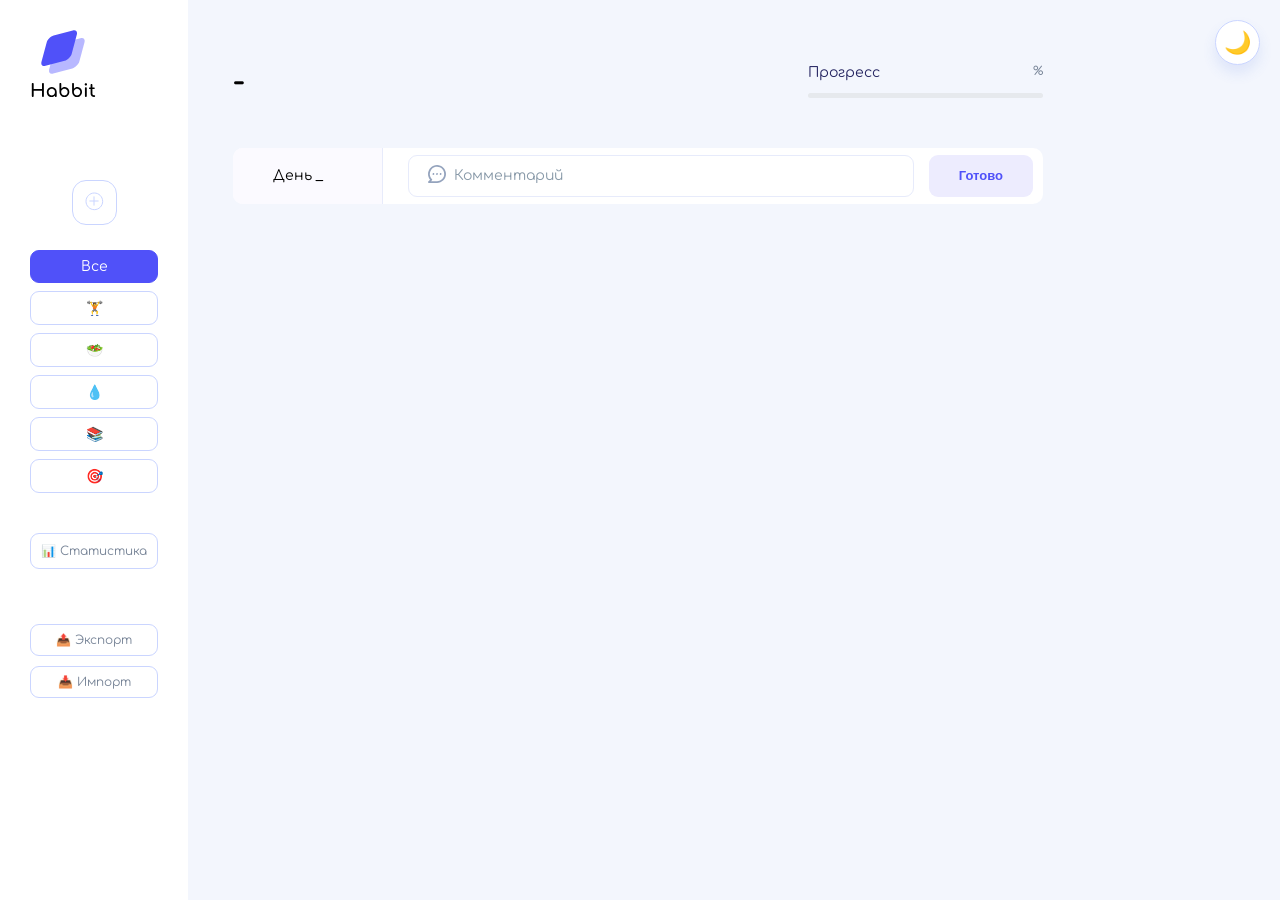
==== index.html @ e67bfdff "Initial commit: трекер привычек" ====
<!DOCTYPE html>
<html lang="en">

<head>
    <meta charset="UTF-8" />
    <meta http-equiv="X-UA-Compatible" content="IE=edge" />
    <meta name="viewport" content="width=device-width, initial-scale=1.0" />
    <title>Habbit App</title>
    <link rel="preconnect" href="https://fonts.googleapis.com" />
    <link rel="preconnect" href="https://fonts.gstatic.com" crossorigin />
    <link href="https://fonts.googleapis.com/css2?family=Comfortaa:wght@400;600&display=swap" rel="stylesheet" />
    <link rel="stylesheet" href="styles/main.css" />
</head>

<body>
    <div class="app">
        <div class="panel">
            <img class="logo" src="/images/logo.svg" alt="Логотип Habbit App" />
            <nav class="menu">
                <div class="menu__list"></div>
                <button class="menu__add" id="add-habbit-btn">
                    <img src="/images/add.svg" alt="Добавить привычку" />
                </button>
                <!-- Фильтр по категориям -->
                <div class="menu__filter">
                    <button class="filter-btn filter-btn_active" data-filter="all">Все</button>
                    <button class="filter-btn" data-filter="sport">🏋️</button>
                    <button class="filter-btn" data-filter="food">🥗</button>
                    <button class="filter-btn" data-filter="water">💧</button>
                    <button class="filter-btn" data-filter="study">📚</button>
                    <button class="filter-btn" data-filter="other">🎯</button>
                </div>
                <!-- ✅ Кнопка статистики -->
                <button class="menu__stats" id="stats-btn" title="Статистика">📊 Статистика</button>
                <!-- ✅ Кнопки экспорта и импорта -->
                <div class="menu__actions">
                    <button class="action-btn" id="export-btn" title="Скачать резервную копию">📤 Экспорт</button>
                    <button class="action-btn" id="import-btn" title="Загрузить данные из файла">📥 Импорт</button>
                    <!-- Скрытое поле для выбора файла -->
                    <input type="file" id="import-file" accept=".json" hidden>
                </div>
            </nav>
        </div>
        <div class="content">
            <header>
                <h1 class="h1">-</h1>
                <div class="progress">
                    <div class="progress__text">
                        <div class="progress__name">Прогресс</div>
                        <div class="progress__percent">%</div>
                    </div>
                    <div class="progress__bar">
                        <div class="progress__cover-bar"></div>
                    </div>
                </div>
            </header>
            <main>
                <div id="days"></div>
                <div class="habbit">
                    <div class="habbit__day">День _</div>
                    <form class="habbit__form" id="add-day-form">
                        <input name="comment" class="input_icon" type="text" placeholder="Комментарий" />
                        <img class="input__icon" src="./images/comment.svg" alt="Иконка комментария" />
                        <button class="button" type="submit">Готово</button>
                    </form>
                </div>
            </main>
        </div>
        <div class="cover cover_hidden" id="add-habbit-popup">
            <div class="popup">
                <h2>Новая привычка</h2>
                <div class="icon-label">Иконка</div>
                <div class="icon-select">
                    <button class="icon icon_active" data-icon="sport">
                        <img src="./images/sport.svg" alt="Спорт">
                    </button>
                    <button class="icon" data-icon="food">
                        <img src="./images/food.svg" alt="Еда">
                    </button>
                    <button class="icon" data-icon="water">
                        <img src="./images/water.svg" alt="Напитки">
                    </button>
                    <button class="icon" data-icon="study">
                        <img src="./images/study.svg" alt="Обучение">
                    </button>
                    <button class="icon" data-icon="other">
                        <img src="./images/other.svg" alt="Другое">
                    </button>
                </div>

                <div class="category-label">Категория</div>
                <div class="category-select">
                    <button class="category category_active" data-category="sport">🏋️ Спорт</button>
                    <button class="category" data-category="food">🥗 Питание</button>
                    <button class="category" data-category="water">💧 Здоровье</button>
                    <button class="category" data-category="study">📚 Обучение</button>
                    <button class="category" data-category="other">🎯 Другое</button>
                </div>
                <form class="popup__form" id="add-habbit-form">
                    <input type="text" name="name" placeholder="Название">
                    <input type="text" name="icon" hidden placeholder="Иконка" value="sport">
                    <input type="text" name="category" hidden placeholder="Категория" value="sport">
                    <input type="number" name="target" placeholder="Цель">
                    <button class="button" type="submit">Добавить</button>
                </form>
                <button class="popup__close" id="close-popup-btn">
                    <img src="./images/close.svg" alt="Закрыть попап">
                </button>
            </div>
        </div>
        <!-- Кастомное модальное окно подтверждения -->
        <div class="confirm-modal cover_hidden" id="confirm-modal">
            <div class="confirm-modal__content">
                <h3 class="confirm-modal__title">Подтверждение</h3>
                <p class="confirm-modal__text">Вы уверены, что хотите удалить эту привычку?</p>
                <div class="confirm-modal__buttons">
                    <button class="button confirm-modal__cancel" id="confirm-cancel">Отмена</button>
                    <button class="button confirm-modal__confirm" id="confirm-ok">Удалить</button>
                </div>
            </div>
        </div>
        <!-- Переключатель темы -->
        <button class="theme-toggle" id="theme-toggle" title="Переключить тему">

        </button>
        <!-- Модальное окно статистики -->
        <div class="stats-modal cover_hidden" id="stats-modal">
            <div class="stats-modal__content">
                <div class="stats-modal__header">
                    <h2>📊 Статистика</h2>
                    <button class="popup__close stats-modal__close" id="stats-close-btn">
                        <img src="./images/close.svg" alt="Закрыть">
                    </button>
                </div>

                <div class="stats-summary">
                    <div class="stat-card">
                        <div class="stat-card__value" id="stat-habits-count">0</div>
                        <div class="stat-card__label">Привычек</div>
                    </div>
                    <div class="stat-card">
                        <div class="stat-card__value" id="stat-days-count">0</div>
                        <div class="stat-card__label">Дней пройдено</div>
                    </div>
                    <div class="stat-card">
                        <div class="stat-card__value" id="stat-progress">0%</div>
                        <div class="stat-card__label">Общий прогресс</div>
                    </div>
                </div>

                <h3 class="stats-title">Прогресс по привычкам</h3>
                <div class="stats-list" id="stats-list">
                    <!-- Сюда JS добавит список -->
                </div>
            </div>
        </div>
        <!-- Модальное окно редактирования комментария -->
        <div class="cover cover_hidden" id="edit-comment-popup">
            <div class="popup popup_small">
                <h2>Редактировать комментарий</h2>
                <form class="popup__form" id="edit-comment-form">
                    <input type="text" name="comment" placeholder="Введите новый комментарий">
                    <div class="popup__buttons-row">
                        <button type="button" class="button button_cancel" id="cancel-edit-btn">Отмена</button>
                        <button type="submit" class="button">Сохранить</button>
                    </div>
                </form>
                <button class="popup__close" id="close-edit-popup-btn">
                    <img src="./images/close.svg" alt="Закрыть">
                </button>
            </div>
        </div>
    </div>
    <script src="./scripts/app.js"></script>
</body>

</html>
---- styles/main.css ----
* {
  box-sizing: border-box;
}

/* ===== CSS-переменные для тем ===== */
:root {
  /* Светлая тема (по умолчанию) */
  --bg-main: #f3f6fd;
  --bg-panel: #ffffff;
  --bg-habbit: #ffffff;
  --bg-habbit-day: #fbfaff;
  --bg-button: #edecfe;
  --bg-button-hover: #dcdaff;
  --bg-input: #ffffff;
  --bg-menu-add-hover: #eff2ff;
  --bg-menu-item-hover: #6a6afb;
  --bg-menu-item-active: #5051f9;
  --bg-progress-bar: #e6e9ed;
  --bg-progress-cover: #5051f9;
  --bg-confirm-cancel: #f3f6fd;
  --bg-confirm-cancel-hover: #e6e9ed;
  --bg-confirm-confirm: #ff4444;
  --bg-confirm-confirm-hover: #cc0000;
  --bg-modal: rgba(0, 0, 0, 0.25);
  --bg-modal-confirm: rgba(0, 0, 0, 0.5);

  /* Текст */
  --text-main: #000000;
  --text-secondary: #232360;
  --text-muted: #768396;
  --text-placeholder: #8899a8;
  --text-button: #5051f9;
  --text-button-hover: #ffffff;
  --text-confirm-cancel: #768396;
  --text-confirm-cancel-hover: #232360;
  --text-confirm-confirm: #ffffff;

  /* Границы */
  --border-input: #e7ebfb;
  --border-habbit-day: #e7ebfb;
  --border-menu-add: #cad5ff;

  /* Тени */
  --shadow-menu-item: 0px 8px 14px rgba(62, 107, 224, 0.12);
  --shadow-menu-item-hover: 0px 10px 20px rgba(62, 107, 224, 0.25);
  --shadow-popup: 0px 8px 14px 12px rgba(56, 56, 56, 0.05);
  --shadow-button-hover: 0px 5px 15px rgba(80, 81, 249, 0.4);
  --shadow-confirm: 0px 10px 30px rgba(0, 0, 0, 0.2);
  --shadow-confirm-hover: 0px 5px 15px rgba(255, 68, 68, 0.4);

  /* Переходы */
  --transition-speed: 0.3s;
}

/* Тёмная тема */
body.dark-theme {
  --bg-main: #1a1a2e;
  --bg-panel: #16213e;
  --bg-habbit: #1f2a48;
  --bg-habbit-day: #243352;
  --bg-button: #2a3a5c;
  --bg-button-hover: #3a4a7c;
  --bg-input: #1f2a48;
  --bg-menu-add-hover: #2a3a5c;
  --bg-menu-item-hover: #3a4a7c;
  --bg-menu-item-active: #4a5a9c;
  --bg-progress-bar: #2a3a5c;
  --bg-progress-cover: #6a7aff;
  --bg-confirm-cancel: #2a3a5c;
  --bg-confirm-cancel-hover: #3a4a7c;
  --bg-confirm-confirm: #ff4444;
  --bg-confirm-confirm-hover: #cc0000;
  --bg-modal: rgba(0, 0, 0, 0.6);
  --bg-modal-confirm: rgba(0, 0, 0, 0.8);

  --text-main: #e0e0e0;
  --text-secondary: #c0c0d0;
  --text-muted: #8899a8;
  --text-placeholder: #667788;
  --text-button: #a0b0ff;
  --text-button-hover: #ffffff;
  --text-confirm-cancel: #c0c0d0;
  --text-confirm-cancel-hover: #e0e0e0;
  --text-confirm-confirm: #ffffff;

  --border-input: #2a3a5c;
  --border-habbit-day: #2a3a5c;
  --border-menu-add: #3a4a7c;

  --shadow-menu-item: 0px 8px 14px rgba(0, 0, 0, 0.3);
  --shadow-menu-item-hover: 0px 10px 20px rgba(0, 0, 0, 0.4);
  --shadow-popup: 0px 8px 14px 12px rgba(0, 0, 0, 0.4);
  --shadow-button-hover: 0px 5px 15px rgba(106, 122, 255, 0.4);
  --shadow-confirm: 0px 10px 30px rgba(0, 0, 0, 0.5);
  --shadow-confirm-hover: 0px 5px 15px rgba(255, 68, 68, 0.5);
}

body {
  font-family: 'Comfortaa', cursive;
  margin: 0;
  background-color: var(--bg-main);
  font-weight: 400;
  transition: background-color var(--transition-speed) ease;
}

.app {
  display: flex;
}

.logo {
  margin-bottom: 50px;
}

.panel {
  background: var(--bg-panel);
  min-height: 100vh;
  padding: 30px;
  transition: background-color var(--transition-speed) ease;
}

.menu {
  display: flex;
  flex-direction: column;
  gap: 25px;
  align-items: center;
}

.menu__list {
  display: flex;
  flex-direction: column;
  gap: 25px;
  align-items: center;
  scrollbar-width: none;
}

.menu__list::-webkit-scrollbar {
  display: none;
}

.menu__item {
  background: var(--bg-panel);
  box-shadow: var(--shadow-menu-item);
  border-radius: 14px;
  border: none;
  height: 45px;
  width: 45px;
  cursor: pointer;
  transition: all var(--transition-speed) ease;
}

.menu__item:hover {
  background: var(--bg-menu-item-hover);
  transform: scale(1.1);
  box-shadow: var(--shadow-menu-item-hover);
}

.menu__item:hover img {
  filter: brightness(0) invert(1);
}

.menu__item_active {
  background: var(--bg-menu-item-active);
}

.menu__item_active img {
  filter: brightness(0) invert(1);
}

.menu__add {
  background: none;
  border: 1px solid var(--border-menu-add);
  border-radius: 14px;
  height: 45px;
  width: 45px;
  cursor: pointer;
  transition: all var(--transition-speed) ease;
}

.menu__add:hover {
  background: var(--bg-menu-add-hover);
  transform: rotate(90deg);
  border-color: var(--bg-menu-item-active);
}

.menu__item-wrapper {
  position: relative;
  display: flex;
  align-items: center;
  gap: 8px;
  flex-wrap: wrap;
}

.menu__delete {
  background: none;
  border: none;
  color: #ff4444;
  font-size: 20px;
  font-weight: bold;
  cursor: pointer;
  padding: 0;
  width: 20px;
  height: 20px;
  line-height: 1;
  opacity: 0;
  transition: opacity 0.2s;
}

.menu__item-wrapper:hover .menu__delete {
  opacity: 1;
}

.menu__delete:hover {
  color: #cc0000;
  transform: scale(1.2);
}

.menu__edit {
  background: none;
  border: none;
  font-size: 18px;
  cursor: pointer;
  padding: 0;
  width: 20px;
  height: 20px;
  line-height: 1;
  opacity: 0;
  transition: opacity 0.2s;
}

.menu__item-wrapper:hover .menu__edit {
  opacity: 1;
}

.menu__edit:hover {
  transform: scale(1.2);
}

/* ===== Кнопки экспорта и импорта ===== */
.menu__actions {
  display: flex;
  flex-direction: column;
  gap: 10px;
  margin-top: 20px;
  width: 100%;
}

.action-btn {
  background: none;
  border: 1px solid var(--border-menu-add);
  border-radius: 9px;
  padding: 8px 12px;
  font-size: 12px;
  color: var(--text-muted);
  cursor: pointer;
  transition: all var(--transition-speed) ease;
  font-family: 'Comfortaa', cursive;
  width: 100%;
  text-align: center;
}

.action-btn:hover {
  background: var(--bg-menu-add-hover);
  color: var(--text-secondary);
  border-color: var(--bg-menu-item-active);
}

/* ===== Статистика ===== */
.menu__stats {
  background: none;
  border: 1px solid var(--border-menu-add);
  border-radius: 9px;
  padding: 10px;
  font-size: 12px;
  color: var(--text-muted);
  cursor: pointer;
  transition: all var(--transition-speed) ease;
  font-family: 'Comfortaa', cursive;
  width: 100%;
  text-align: center;
  margin-bottom: 10px;
}

.menu__stats:hover {
  background: var(--bg-menu-add-hover);
  color: var(--text-secondary);
  border-color: var(--bg-menu-item-active);
}

/* Модальное окно статистики */
.stats-modal {
  position: fixed;
  left: 0;
  right: 0;
  bottom: 0;
  top: 0;
  background: var(--bg-modal-confirm);
  display: flex;
  align-items: center;
  justify-content: center;
  opacity: 1;
  visibility: visible;
  transition: opacity 0.3s ease, visibility 0.3s ease;
  z-index: 3000;
}

.stats-modal.cover_hidden {
  opacity: 0;
  visibility: hidden;
}

.stats-modal__content {
  background: var(--bg-panel);
  border-radius: 15px;
  padding: 30px;
  max-width: 600px;
  width: 90%;
  max-height: 90vh;
  overflow-y: auto;
  box-shadow: var(--shadow-confirm);
  transform: scale(1);
  transition: transform 0.3s ease, background-color 0.3s ease;
}

.stats-modal.cover_hidden .stats-modal__content {
  transform: scale(0.8);
}

.stats-modal__header {
  display: flex;
  justify-content: space-between;
  align-items: center;
  margin-bottom: 25px;
}

.stats-modal__close {
  right: 0;
  top: 0;
}

/* Карточки статистики */
.stats-summary {
  display: grid;
  grid-template-columns: repeat(3, 1fr);
  gap: 15px;
  margin-bottom: 30px;
}

.stat-card {
  background: var(--bg-habbit-day);
  border-radius: 12px;
  padding: 15px;
  text-align: center;
  border: 1px solid var(--border-habbit-day);
}

.stat-card__value {
  font-size: 24px;
  font-weight: 600;
  color: var(--text-main);
  margin-bottom: 5px;
}

.stat-card__label {
  font-size: 12px;
  color: var(--text-muted);
}

/* Список привычек */
.stats-title {
  font-size: 18px;
  color: var(--text-secondary);
  margin-bottom: 15px;
  font-weight: 400;
}

.stats-list {
  display: flex;
  flex-direction: column;
  gap: 12px;
}

.stats-item {
  display: flex;
  align-items: center;
  gap: 12px;
  background: var(--bg-habbit-day);
  padding: 10px 15px;
  border-radius: 10px;
}

.stats-item-icon {
  width: 30px;
  height: 30px;
  flex-shrink: 0;
}

.stats-item-info {
  flex: 1;
}

.stats-item-name {
  font-size: 14px;
  color: var(--text-main);
  margin-bottom: 5px;
}

.stats-progress-bar {
  width: 100%;
  height: 6px;
  background: var(--bg-progress-bar);
  border-radius: 3px;
  overflow: hidden;
}

.stats-progress-fill {
  height: 100%;
  background: var(--bg-progress-cover);
  border-radius: 3px;
  transition: width 0.5s ease;
}

.stats-item-percent {
  font-size: 12px;
  color: var(--text-muted);
  font-weight: 600;
  min-width: 35px;
  text-align: right;
}

/* Адаптивность для статистики */
@media (max-width: 480px) {
  .stats-summary {
    grid-template-columns: 1fr;
  }
}

/* Адаптивность для кнопок на мобильных */
@media (max-width: 1024px) {
  .menu__actions {
    flex-direction: row;
    margin-top: 0;
    gap: 8px;
  }
  
  .action-btn {
    padding: 6px 10px;
    font-size: 11px;
  }
}

.content {
  min-width: 900px;
  padding: 45px;
}

header {
  display: flex;
  justify-content: space-between;
  align-items: center;
}

h1 {
  font-size: 30px;
  line-height: 33px;
  color: var(--text-main);
  transition: color var(--transition-speed) ease;
}

.progress {
  display: flex;
  flex-direction: column;
  gap: 12px;
  min-width: 235px;
}

.progress__text {
  display: flex;
  justify-content: space-between;
}

.progress__name {
  font-size: 14px;
  line-height: 16px;
  color: var(--text-secondary);
}

.progress__percent {
  font-size: 12px;
  line-height: 13px;
  color: var(--text-muted);
}

.progress__bar {
  width: 100%;
  background: var(--bg-progress-bar);
  border-radius: 4px;
  height: 5px;
  position: relative;
  transition: background-color var(--transition-speed) ease;
}

.progress__cover-bar {
  position: absolute;
  transition: all 0.5s;
  height: 5px;
  border-radius: 4px;
  background: var(--bg-progress-cover);
}

main {
  margin-top: 30px;
}

.habbit {
  background: var(--bg-habbit);
  border-radius: 10px;
  display: flex;
  align-items: center;
  margin-bottom: 12px;
  transition: background-color var(--transition-speed) ease;
}

.habbit__day {
  background: var(--bg-habbit-day);
  border-radius: 10px 0 0 10px;
  border-right: 1px solid var(--border-habbit-day);
  font-size: 14px;
  line-height: 16px;
  padding: 20px 40px;
  min-width: 150px;
  transition: all var(--transition-speed) ease;
}

.habbit__comment {
  font-size: 16px;
  line-height: 18px;
  padding: 20px 25px;
  color: var(--text-main);
}

.habbit__delete {
  margin-left: auto;
  margin-right: 10px;
  background: none;
  border: none;
  cursor: pointer;
  border-radius: 5px;
  padding: 2px;
}

.habbit__delete:hover {
  background: var(--bg-menu-add-hover);
}

input {
  background: var(--bg-input);
  border: 1px solid var(--border-input);
  border-radius: 9px;
  padding: 12px 20px;
  font-family: 'Comfortaa', cursive;
  flex: 1;
  font-weight: 400;
  font-size: 14px;
  line-height: 16px;
  color: var(--text-main);
  transition: all var(--transition-speed) ease;
}

input::placeholder {
  color: var(--text-placeholder);
}

input.error {
  border: 1px solid red;
}

.habbit__form {
  display: flex;
  gap: 15px;
  width: 100%;
  padding: 0px 10px 0px 25px;
  position: relative;
}

.input_icon {
  padding-left: 45px;
}

.input__icon {
  position: absolute;
  top: 10px;
  left: 45px;
}

.button {
  background: var(--bg-button);
  border-radius: 9px;
  border: none;
  font-size: 13px;
  line-height: 14px;
  color: var(--text-button);
  padding: 14px 30px;
  cursor: pointer;
  transition: all var(--transition-speed) ease;
  font-weight: 600;
}

.button:hover {
  background: var(--bg-menu-item-active);
  color: var(--text-button-hover);
  transform: translateY(-2px);
  box-shadow: var(--shadow-button-hover);
}

.button:active {
  transform: translateY(0);
}

.cover {
  position: fixed;
  left: 0;
  right: 0;
  bottom: 0;
  top: 0;
  background: var(--bg-modal);
  display: flex;
  align-items: center;
  justify-content: center;
  opacity: 1;
  visibility: visible;
  transition:
    opacity var(--transition-speed) ease,
    visibility var(--transition-speed) ease;
  z-index: 1000;
}

.cover_hidden {
  opacity: 0;
  visibility: hidden;
}

.popup {
  background: var(--bg-panel);
  box-shadow: var(--shadow-popup);
  border-radius: 10px;
  max-width: 600px;
  width: 100%;
  padding: 20px;
  position: relative;
  display: flex;
  flex-direction: column;
  align-items: center;
  transform: scale(1);
  transition:
    transform var(--transition-speed) ease,
    background-color var(--transition-speed) ease;
}

.cover_hidden .popup {
  transform: scale(0.9);
}

.popup__close {
  position: absolute;
  right: 15px;
  top: 15px;
  border: none;
  background: none;
  cursor: pointer;
  transition: transform var(--transition-speed) ease;
}

.popup__close:hover {
  transform: rotate(90deg);
}

h2 {
  font-weight: 400;
  font-size: 24px;
  line-height: 27px;
  color: var(--text-main);
}

.icon-label {
  font-size: 14px;
  line-height: 16px;
  color: var(--text-muted);
  margin-bottom: 10px;
}

.icon-select {
  display: flex;
  gap: 25px;
  margin-bottom: 20px;
}

.icon {
  border: 1px solid var(--bg-menu-item-active);
  border-radius: 14px;
  background: var(--bg-panel);
  display: flex;
  align-items: center;
  justify-content: center;
  width: 45px;
  height: 45px;
  cursor: pointer;
  transition: all var(--transition-speed) ease;
}

.icon_active {
  background: var(--bg-menu-item-active);
}

.icon:hover {
  background: var(--bg-menu-item-hover);
  transform: scale(1.1) rotate(5deg);
}

.icon:hover img {
  filter: brightness(0) invert(1);
}

.icon_active img {
  filter: brightness(0) invert(1);
}

.popup__form {
  width: 100%;
  display: flex;
  flex-direction: column;
  align-items: center;
  gap: 15px;
}

.popup__form input {
  width: 100%;
}

/* Кастомное модальное окно подтверждения */
.confirm-modal {
  position: fixed;
  left: 0;
  right: 0;
  bottom: 0;
  top: 0;
  background: var(--bg-modal-confirm);
  display: flex;
  align-items: center;
  justify-content: center;
  opacity: 1;
  visibility: visible;
  transition:
    opacity var(--transition-speed) ease,
    visibility var(--transition-speed) ease;
  z-index: 2000;
}

.confirm-modal.cover_hidden {
  opacity: 0;
  visibility: hidden;
}

.confirm-modal__content {
  background: var(--bg-panel);
  border-radius: 15px;
  padding: 30px;
  max-width: 400px;
  width: 90%;
  box-shadow: var(--shadow-confirm);
  transform: scale(1);
  transition:
    transform var(--transition-speed) ease,
    background-color var(--transition-speed) ease;
  text-align: center;
}

.confirm-modal.cover_hidden .confirm-modal__content {
  transform: scale(0.8);
}

.confirm-modal__title {
  font-size: 22px;
  font-weight: 600;
  color: var(--text-secondary);
  margin-bottom: 15px;
}

.confirm-modal__text {
  font-size: 16px;
  color: var(--text-muted);
  margin-bottom: 25px;
  line-height: 1.5;
}

.confirm-modal__buttons {
  display: flex;
  gap: 15px;
  justify-content: center;
}

.confirm-modal__cancel {
  background: var(--bg-confirm-cancel);
  color: var(--text-confirm-cancel);
}

.confirm-modal__cancel:hover {
  background: var(--bg-confirm-cancel-hover);
  color: var(--text-confirm-cancel-hover);
}

.confirm-modal__confirm {
  background: var(--bg-confirm-confirm);
  color: var(--text-confirm-confirm);
}

.confirm-modal__confirm:hover {
  background: var(--bg-confirm-confirm-hover);
  transform: translateY(-2px);
  box-shadow: var(--shadow-confirm-hover);
}

/* ===== Переключатель темы ===== */
.theme-toggle {
  position: fixed;
  top: 20px;
  right: 20px;
  background: var(--bg-panel);
  border: 1px solid var(--border-menu-add);
  border-radius: 50%;
  width: 45px;
  height: 45px;
  cursor: pointer;
  display: flex;
  align-items: center;
  justify-content: center;
  font-size: 22px;
  z-index: 100;
  transition: all var(--transition-speed) ease;
  box-shadow: var(--shadow-menu-item);
}

.theme-toggle:hover {
  transform: scale(1.1) rotate(20deg);
  box-shadow: var(--shadow-menu-item-hover);
}

.theme-toggle:active {
  transform: scale(0.95);
}

/* ===== Адаптивность ===== */

/* Планшет и меньше (до 1024px) */
@media (max-width: 1024px) {
  .app {
    flex-direction: column;
  }

  .panel {
    min-height: auto;
    padding: 20px;
    position: fixed;
    bottom: 0;
    left: 0;
    right: 0;
    z-index: 50;
    box-shadow: 0 -2px 10px rgba(0, 0, 0, 0.1);
  }

  .logo {
    display: none;
  }

  .menu {
    flex-direction: row;
    justify-content: center;
    gap: 15px;
  }

  .menu__list {
    flex-direction: row;
    gap: 15px;
    overflow-x: auto;
    max-width: calc(100vw - 100px);
    padding: 5px;
  }

  .content {
    min-width: 0;
    padding: 30px 20px;
    padding-bottom: 100px; /* Место для фиксированного меню снизу */
  }

  header {
    flex-direction: column;
    align-items: flex-start;
    gap: 20px;
  }

  .progress {
    width: 100%;
  }

  h1 {
    font-size: 24px;
  }

  .habbit {
    flex-direction: column;
    align-items: stretch;
  }

  .habbit__day {
    border-right: none;
    border-bottom: 1px solid var(--border-habbit-day);
    border-radius: 10px 10px 0 0;
    text-align: center;
  }

  .habbit__form {
    flex-direction: column;
    padding: 15px;
    gap: 10px;
  }

  .input_icon {
    padding-left: 45px;
  }

  .button {
    width: 100%;
  }
}

/* Мобильные (до 768px) */
@media (max-width: 768px) {
  .content {
    padding: 20px 15px;
    padding-bottom: 100px;
  }

  h1 {
    font-size: 20px;
    line-height: 24px;
  }

  .menu__item {
    height: 40px;
    width: 40px;
  }

  .menu__add {
    height: 40px;
    width: 40px;
  }

  .habbit__comment {
    font-size: 14px;
    padding: 15px;
  }

  .habbit__delete {
    margin: 10px auto;
  }

  .popup {
    max-width: 90%;
    padding: 25px 20px;
    margin: 15px;
  }

  .icon-select {
    gap: 15px;
    flex-wrap: wrap;
    justify-content: center;
  }

  .icon {
    width: 40px;
    height: 40px;
  }

  .confirm-modal__content {
    padding: 25px 20px;
    margin: 15px;
  }

  .confirm-modal__buttons {
    flex-direction: column;
  }

  .confirm-modal__cancel,
  .confirm-modal__confirm {
    width: 100%;
  }

  .theme-toggle {
    top: 15px;
    right: 15px;
    width: 40px;
    height: 40px;
    font-size: 18px;
  }
}

/* Очень маленькие экраны (до 480px) */
@media (max-width: 480px) {
  .content {
    padding: 15px 10px;
    padding-bottom: 100px;
  }

  h1 {
    font-size: 18px;
  }

  .habbit__day {
    padding: 15px 20px;
    font-size: 13px;
  }

  input {
    font-size: 13px;
    padding: 10px 15px;
  }

  .menu__item-wrapper {
    gap: 4px;
  }

  .menu__edit,
  .menu__delete {
    font-size: 14px;
    width: 16px;
    height: 16px;
    opacity: 1; /* Всегда видны на мобильных (нет hover-эффекта) */
  }
}

/* ===== Модальное окно редактирования комментария ===== */
.popup_small {
  max-width: 400px;
}

.popup__buttons-row {
  display: flex;
  gap: 15px;
  width: 100%;
  justify-content: center;
}

.button_cancel {
  background: var(--bg-confirm-cancel);
  color: var(--text-confirm-cancel);
}

.button_cancel:hover {
  background: var(--bg-confirm-cancel-hover);
  color: var(--text-confirm-cancel-hover);
  transform: none;
  box-shadow: none;
}

/* Кнопка редактирования дня (карандаш) */
.habbit__edit {
  background: none;
  border: none;
  cursor: pointer;
  border-radius: 5px;
  padding: 2px;
  margin-right: 5px;
  opacity: 0.6;
  transition: opacity 0.2s;
}

.habbit__edit:hover {
  opacity: 1;
  background: var(--bg-menu-add-hover);
}

/* Контейнер для кнопок редактирования и удаления */
.habbit__actions {
  display: flex;
  align-items: center;
  margin-left: auto;
  margin-right: 10px;
}

/* ===== Категории ===== */

/* Метка категории в попапе */
.category-label {
  font-size: 14px;
  line-height: 16px;
  color: var(--text-muted);
  margin-bottom: 10px;
  margin-top: 10px;
}

/* Контейнер кнопок категорий */
.category-select {
  display: flex;
  gap: 10px;
  margin-bottom: 20px;
  flex-wrap: wrap;
  justify-content: center;
}

/* Кнопка категории */
.category {
  background: var(--bg-input);
  border: 1px solid var(--border-input);
  border-radius: 9px;
  padding: 8px 14px;
  font-size: 13px;
  font-family: 'Comfortaa', cursive;
  color: var(--text-main);
  cursor: pointer;
  transition: all var(--transition-speed) ease;
}

.category:hover {
  transform: translateY(-2px);
  box-shadow: var(--shadow-menu-item);
}

.category_active {
  color: #ffffff;
  border-color: transparent;
}

/* Цвета для активных категорий */
.category_active[data-category="sport"] {
  background: #5051f9;
}

.category_active[data-category="food"] {
  background: #4caf50;
}

.category_active[data-category="water"] {
  background: #2196f3;
}

.category_active[data-category="study"] {
  background: #ff9800;
}

.category_active[data-category="other"] {
  background: #9e9e9e;
}

/* ===== Фильтрация в меню ===== */
.menu__filter {
  display: flex;
  flex-direction: column;
  gap: 8px;
  margin-bottom: 15px;
  width: 100%;
}

.filter-btn {
  background: none;
  border: 1px solid var(--border-menu-add);
  border-radius: 9px;
  padding: 8px;
  font-size: 14px;
  cursor: pointer;
  transition: all var(--transition-speed) ease;
  font-family: 'Comfortaa', cursive;
  color: var(--text-muted);
}

.filter-btn:hover {
  background: var(--bg-menu-add-hover);
  color: var(--text-secondary);
  border-color: var(--bg-menu-item-active);
}

.filter-btn_active {
  background: var(--bg-menu-item-active);
  color: #ffffff;
  border-color: var(--bg-menu-item-active);
}

/* Скрытие привычек при фильтрации */
.menu__item-wrapper.habbit_hidden {
  display: none;
}

/* Цветовая индикация иконки привычки по категории */
.menu__item[data-category="sport"] {
  border-left: 3px solid #5051f9;
}

.menu__item[data-category="food"] {
  border-left: 3px solid #4caf50;
}

.menu__item[data-category="water"] {
  border-left: 3px solid #2196f3;
}

.menu__item[data-category="study"] {
  border-left: 3px solid #ff9800;
}

.menu__item[data-category="other"] {
  border-left: 3px solid #9e9e9e;
}

/* Адаптивность для категорий на мобильных */
@media (max-width: 1024px) {
  .menu__filter {
    flex-direction: row;
    overflow-x: auto;
    margin-bottom: 0;
    padding: 5px;
  }

  .filter-btn {
    padding: 6px 10px;
    font-size: 13px;
    white-space: nowrap;
  }

  .category-select {
    gap: 8px;
  }

  .category {
    padding: 6px 10px;
    font-size: 12px;
  }
}
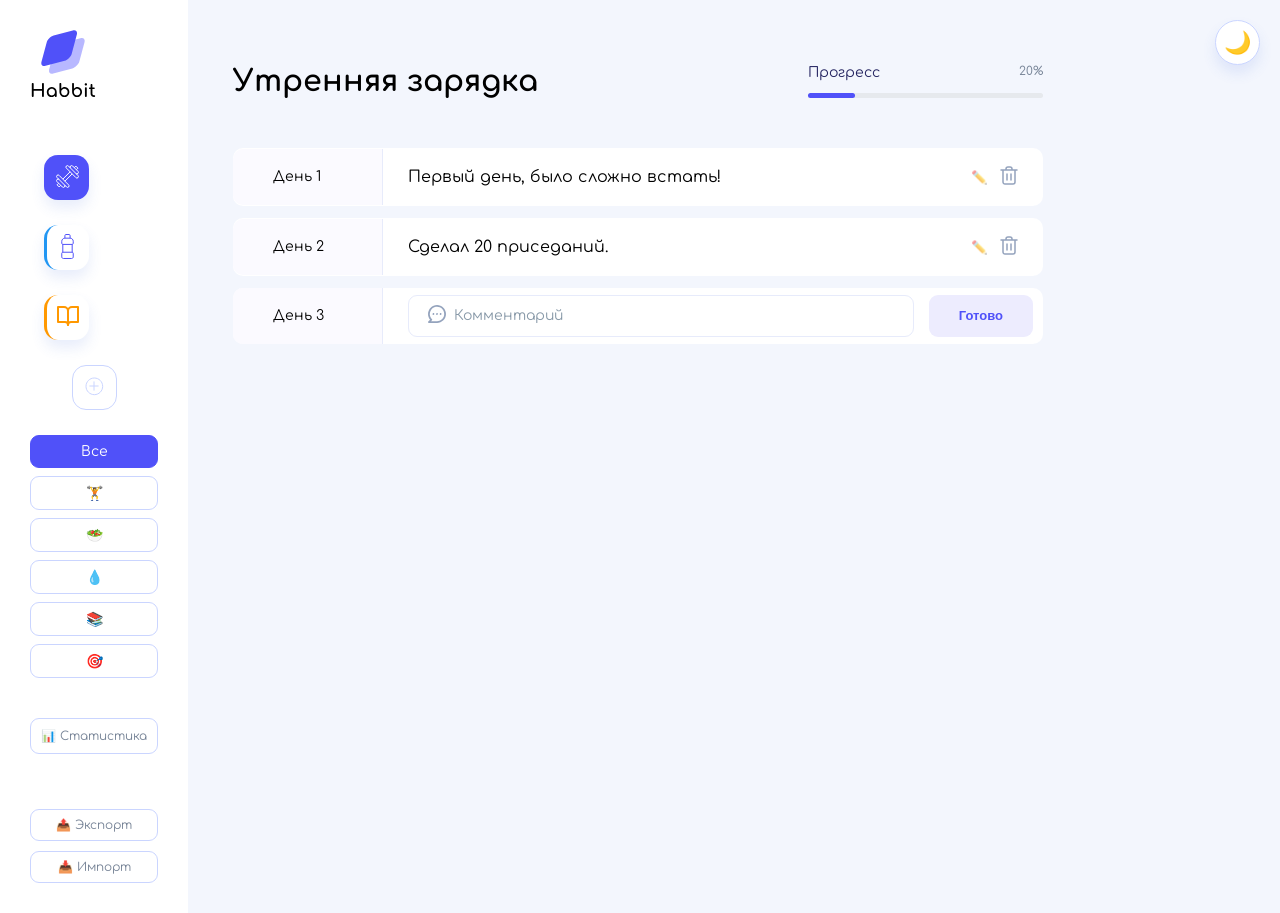
==== commit 56114c7f: "Добавлена валидация поля 'Цель': min=1, max=365, step=1" ====
--- a/index.html
+++ b/index.html
@@ -15,11 +15,11 @@
 <body>
     <div class="app">
         <div class="panel">
-            <img class="logo" src="/images/logo.svg" alt="Логотип Habbit App" />
+            <img class="logo" src="./images/logo.svg" alt="Логотип Habbit App" />
             <nav class="menu">
                 <div class="menu__list"></div>
                 <button class="menu__add" id="add-habbit-btn">
-                    <img src="/images/add.svg" alt="Добавить привычку" />
+                    <img src="./images/add.svg" alt="Добавить привычку" />
                 </button>
                 <!-- Фильтр по категориям -->
                 <div class="menu__filter">
@@ -100,7 +100,7 @@
                     <input type="text" name="name" placeholder="Название">
                     <input type="text" name="icon" hidden placeholder="Иконка" value="sport">
                     <input type="text" name="category" hidden placeholder="Категория" value="sport">
-                    <input type="number" name="target" placeholder="Цель">
+                    <input type="number" name="target" placeholder="Цель (1-365)" min="1" max="365" step="1">
                     <button class="button" type="submit">Добавить</button>
                 </form>
                 <button class="popup__close" id="close-popup-btn">
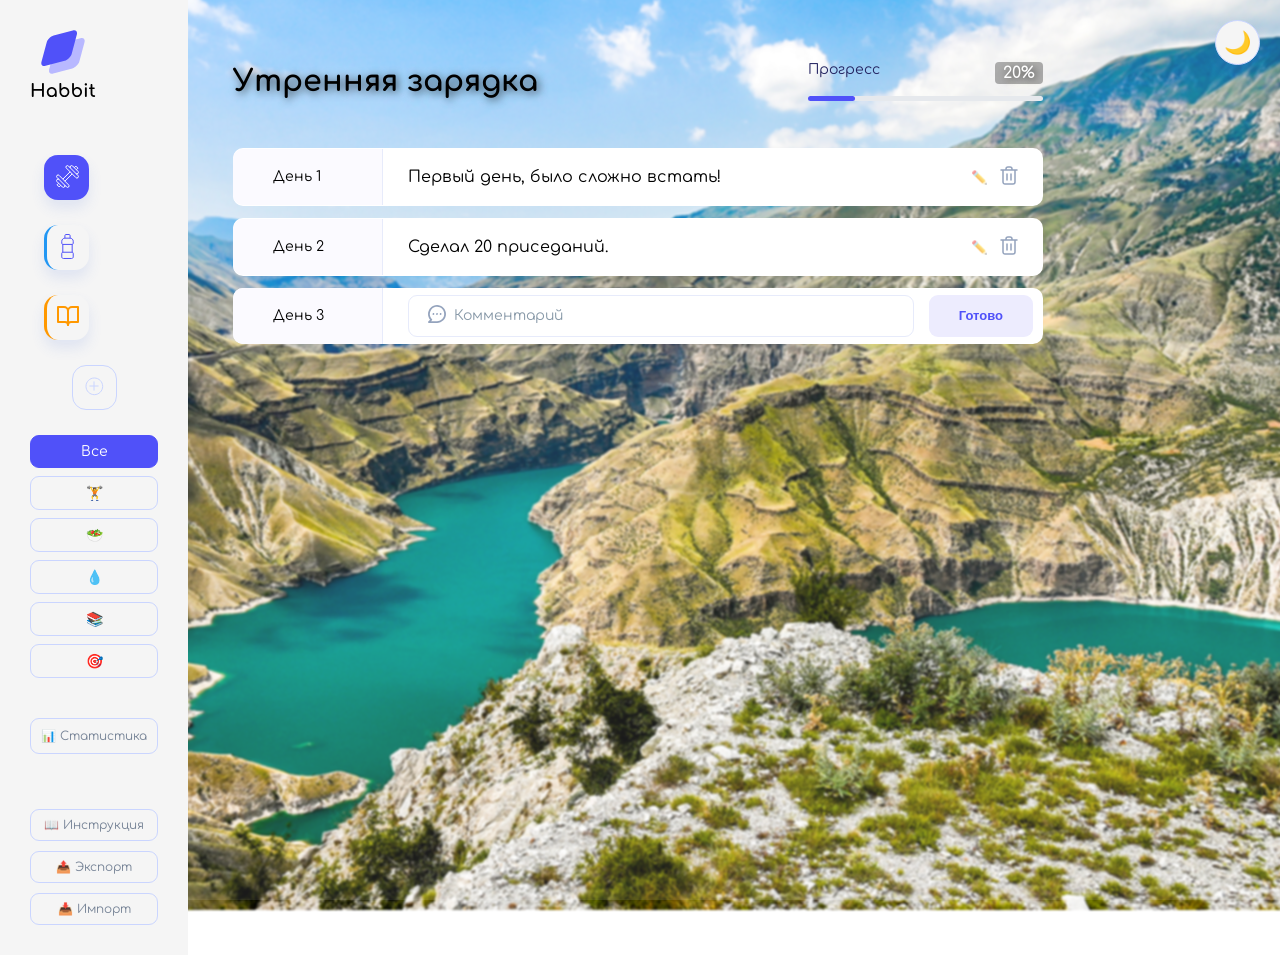
==== commit cab50e1b: "Добавлена кнопка 'Инструкция' в меню" ====
--- a/index.html
+++ b/index.html
@@ -34,6 +34,7 @@
                 <button class="menu__stats" id="stats-btn" title="Статистика">📊 Статистика</button>
                 <!-- ✅ Кнопки экспорта и импорта -->
                 <div class="menu__actions">
+                    <a href="guide.html" class="action-btn" target="_blank" title="Открыть инструкцию">📖 Инструкция</a>
                     <button class="action-btn" id="export-btn" title="Скачать резервную копию">📤 Экспорт</button>
                     <button class="action-btn" id="import-btn" title="Загрузить данные из файла">📥 Импорт</button>
                     <!-- Скрытое поле для выбора файла -->
--- a/styles/main.css
+++ b/styles/main.css
@@ -5,8 +5,8 @@
 /* ===== CSS-переменные для тем ===== */
 :root {
   /* Светлая тема (по умолчанию) */
-  --bg-main: #f3f6fd;
-  --bg-panel: #ffffff;
+  --bg-main: #ffffff;
+  --bg-panel: #f5f5f5;
   --bg-habbit: #ffffff;
   --bg-habbit-day: #fbfaff;
   --bg-button: #edecfe;
@@ -24,6 +24,9 @@
   --bg-modal: rgba(0, 0, 0, 0.25);
   --bg-modal-confirm: rgba(0, 0, 0, 0.5);
 
+  /* Переменные для фона в светлой теме */
+  --bg-overlay: rgba(255, 255, 255, 0.1);
+  --bg-blur-intensity: blur(1px);
   /* Текст */
   --text-main: #000000;
   --text-secondary: #232360;
@@ -73,6 +76,10 @@
   --bg-modal: rgba(0, 0, 0, 0.6);
   --bg-modal-confirm: rgba(0, 0, 0, 0.8);
 
+  /* Переменные для фона в темной теме */
+  --bg-overlay: rgba(0, 0, 0, 0.3);
+  --bg-blur-intensity: blur(1px);
+
   --text-main: #e0e0e0;
   --text-secondary: #c0c0d0;
   --text-muted: #8899a8;
@@ -95,12 +102,43 @@
   --shadow-confirm-hover: 0px 5px 15px rgba(255, 68, 68, 0.5);
 }
 
+/* ===== ОСНОВНЫЕ СТИЛИ BODY ===== */
 body {
   font-family: 'Comfortaa', cursive;
   margin: 0;
-  background-color: var(--bg-main);
   font-weight: 400;
-  transition: background-color var(--transition-speed) ease;
+  min-height: 100vh;
+  position: relative;
+  overflow-x: hidden;
+  transition: all var(--transition-speed) ease;
+}
+
+/* Размытое фоновое изображение */
+body::before {
+  content: '';
+  position: fixed;
+  top: -10px;
+  left: -10px;
+  right: -10px;
+  bottom: -10px;
+  background-image: url('../images/background.jpg');
+  background-size: cover;
+  background-position: center;
+  filter: var(--bg-blur-intensity);
+  z-index: -2;
+}
+
+/* Затемняющий слой (меняется в зависимости от темы) */
+body::after {
+  content: '';
+  position: fixed;
+  top: 0;
+  left: 0;
+  width: 100%;
+  height: 100%;
+  background: var(--bg-overlay);
+  z-index: -1;
+  transition: background var(--transition-speed) ease;
 }
 
 .app {
@@ -256,6 +294,11 @@
   font-family: 'Comfortaa', cursive;
   width: 100%;
   text-align: center;
+  
+  /* ↓ Добавили для ссылки <a> ↓ */
+  text-decoration: none;
+  display: block;
+  box-sizing: border-box;
 }
 
 .action-btn:hover {
@@ -299,7 +342,9 @@
   justify-content: center;
   opacity: 1;
   visibility: visible;
-  transition: opacity 0.3s ease, visibility 0.3s ease;
+  transition:
+    opacity 0.3s ease,
+    visibility 0.3s ease;
   z-index: 3000;
 }
 
@@ -318,7 +363,9 @@
   overflow-y: auto;
   box-shadow: var(--shadow-confirm);
   transform: scale(1);
-  transition: transform 0.3s ease, background-color 0.3s ease;
+  transition:
+    transform 0.3s ease,
+    background-color 0.3s ease;
 }
 
 .stats-modal.cover_hidden .stats-modal__content {
@@ -441,7 +488,7 @@
     margin-top: 0;
     gap: 8px;
   }
-  
+
   .action-btn {
     padding: 6px 10px;
     font-size: 11px;
@@ -451,6 +498,12 @@
 .content {
   min-width: 900px;
   padding: 45px;
+}
+
+.content h1,
+.content .progress__label,
+.content .progress__percent {
+  text-shadow: 2px 2px 8px rgba(0, 0, 0, 0.7);
 }
 
 header {
@@ -485,9 +538,12 @@
 }
 
 .progress__percent {
-  font-size: 12px;
-  line-height: 13px;
-  color: var(--text-muted);
+  color: #ffffff !important;
+  text-shadow: 2px 2px 6px rgba(0, 0, 0, 0.9);
+  font-weight: 600;
+  background: rgba(0, 0, 0, 0.3);
+  padding: 2px 8px;
+  border-radius: 4px;
 }
 
 .progress__bar {
@@ -1130,23 +1186,23 @@
 }
 
 /* Цвета для активных категорий */
-.category_active[data-category="sport"] {
+.category_active[data-category='sport'] {
   background: #5051f9;
 }
 
-.category_active[data-category="food"] {
+.category_active[data-category='food'] {
   background: #4caf50;
 }
 
-.category_active[data-category="water"] {
+.category_active[data-category='water'] {
   background: #2196f3;
 }
 
-.category_active[data-category="study"] {
+.category_active[data-category='study'] {
   background: #ff9800;
 }
 
-.category_active[data-category="other"] {
+.category_active[data-category='other'] {
   background: #9e9e9e;
 }
 
@@ -1189,23 +1245,23 @@
 }
 
 /* Цветовая индикация иконки привычки по категории */
-.menu__item[data-category="sport"] {
+.menu__item[data-category='sport'] {
   border-left: 3px solid #5051f9;
 }
 
-.menu__item[data-category="food"] {
+.menu__item[data-category='food'] {
   border-left: 3px solid #4caf50;
 }
 
-.menu__item[data-category="water"] {
+.menu__item[data-category='water'] {
   border-left: 3px solid #2196f3;
 }
 
-.menu__item[data-category="study"] {
+.menu__item[data-category='study'] {
   border-left: 3px solid #ff9800;
 }
 
-.menu__item[data-category="other"] {
+.menu__item[data-category='other'] {
   border-left: 3px solid #9e9e9e;
 }
 
@@ -1233,4 +1289,3 @@
     font-size: 12px;
   }
 }
-
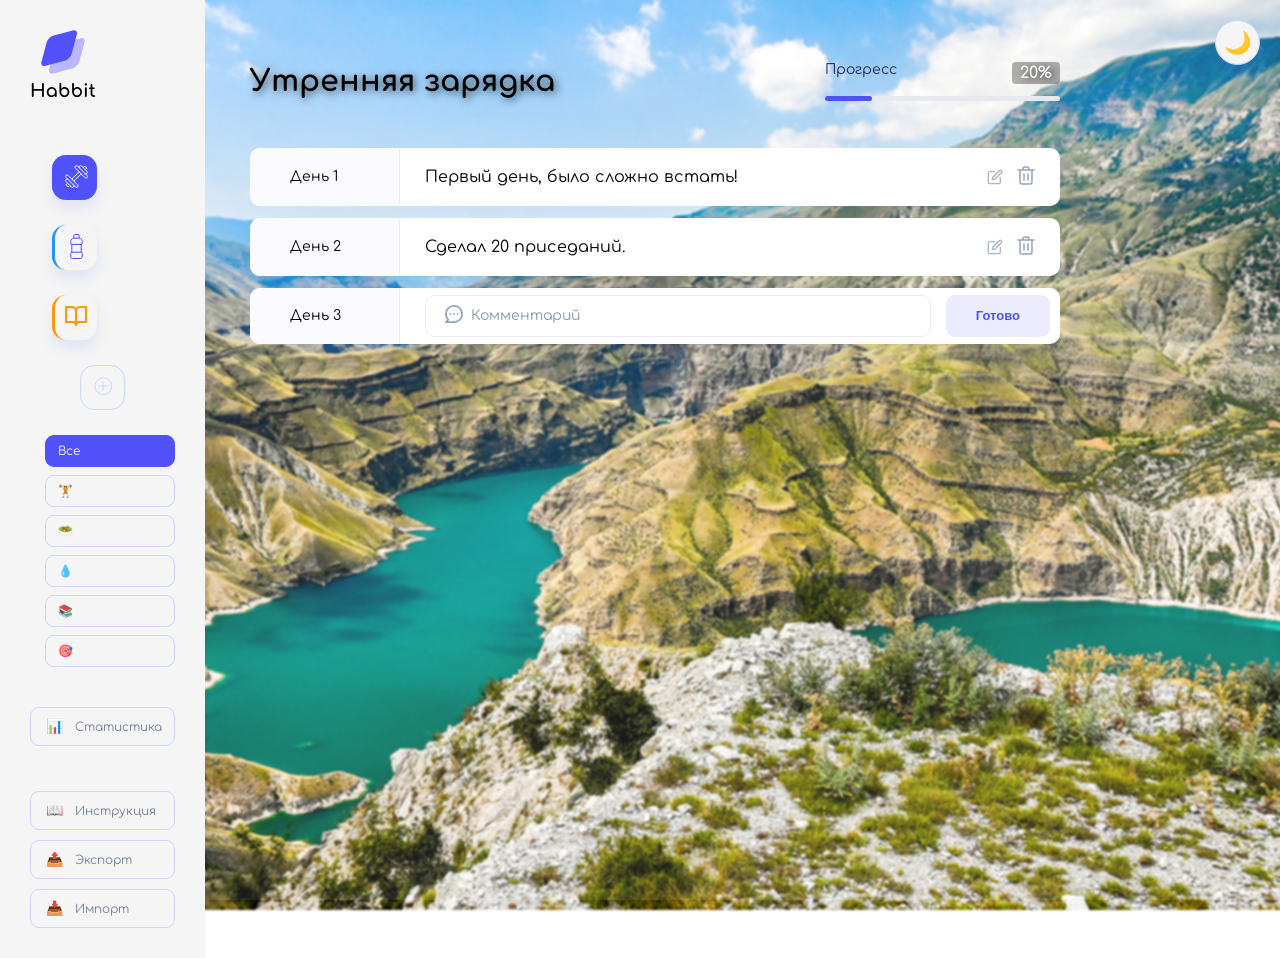
==== commit 9bf11a56: "Улучшена адаптивность, замена эмодзи на SVG иконки" ====
--- a/index.html
+++ b/index.html
@@ -31,12 +31,25 @@
                     <button class="filter-btn" data-filter="other">🎯</button>
                 </div>
                 <!-- ✅ Кнопка статистики -->
-                <button class="menu__stats" id="stats-btn" title="Статистика">📊 Статистика</button>
+                <button class="menu__stats" id="stats-btn" title="Статистика">
+                    <span class="btn-icon">📊</span>
+                    <span class="btn-text">Статистика</span>
+                </button>
+
                 <!-- ✅ Кнопки экспорта и импорта -->
                 <div class="menu__actions">
-                    <a href="guide.html" class="action-btn" target="_blank" title="Открыть инструкцию">📖 Инструкция</a>
-                    <button class="action-btn" id="export-btn" title="Скачать резервную копию">📤 Экспорт</button>
-                    <button class="action-btn" id="import-btn" title="Загрузить данные из файла">📥 Импорт</button>
+                    <a href="guide.html" class="action-btn" target="_blank" title="Открыть инструкцию">
+                        <span class="btn-icon">📖</span>
+                        <span class="btn-text">Инструкция</span>
+                    </a>
+                    <button class="action-btn" id="export-btn" title="Скачать резервную копию">
+                        <span class="btn-icon">📤</span>
+                        <span class="btn-text">Экспорт</span>
+                    </button>
+                    <button class="action-btn" id="import-btn" title="Загрузить данные из файла">
+                        <span class="btn-icon">📥</span>
+                        <span class="btn-text">Импорт</span>
+                    </button>
                     <!-- Скрытое поле для выбора файла -->
                     <input type="file" id="import-file" accept=".json" hidden>
                 </div>
--- a/styles/main.css
+++ b/styles/main.css
@@ -231,9 +231,6 @@
 .menu__delete {
   background: none;
   border: none;
-  color: #ff4444;
-  font-size: 20px;
-  font-weight: bold;
   cursor: pointer;
   padding: 0;
   width: 20px;
@@ -241,6 +238,10 @@
   line-height: 1;
   opacity: 0;
   transition: opacity 0.2s;
+  display: flex;
+  align-items: center;
+  justify-content: center;
+  color: #ff4444; /* Красный цвет для удаления */
 }
 
 .menu__item-wrapper:hover .menu__delete {
@@ -250,6 +251,11 @@
 .menu__delete:hover {
   color: #cc0000;
   transform: scale(1.2);
+}
+
+.menu__delete svg {
+  width: 16px;
+  height: 16px;
 }
 
 .menu__edit {
@@ -294,11 +300,15 @@
   font-family: 'Comfortaa', cursive;
   width: 100%;
   text-align: center;
-  
-  /* ↓ Добавили для ссылки <a> ↓ */
   text-decoration: none;
-  display: block;
+  display: flex;
+  align-items: center;
+  justify-content: flex-start;
+  gap: 8px;
+  padding-left: 15px;
   box-sizing: border-box;
+  margin-bottom: 0;
+  line-height: 1.5; /* Добавили для одинаковой высоты */
 }
 
 .action-btn:hover {
@@ -308,11 +318,12 @@
 }
 
 /* ===== Статистика ===== */
+/* ===== Статистика (теперь выглядит как action-btn) ===== */
 .menu__stats {
   background: none;
   border: 1px solid var(--border-menu-add);
   border-radius: 9px;
-  padding: 10px;
+  padding: 8px 12px;
   font-size: 12px;
   color: var(--text-muted);
   cursor: pointer;
@@ -320,13 +331,42 @@
   font-family: 'Comfortaa', cursive;
   width: 100%;
   text-align: center;
-  margin-bottom: 10px;
+  text-decoration: none;
+  display: flex;
+  align-items: center;
+  justify-content: flex-start;
+  gap: 8px;
+  padding-left: 15px;
+  box-sizing: border-box;
+  margin-bottom: 0;
+  line-height: 1.5; /* Добавили для одинаковой высоты */
 }
 
 .menu__stats:hover {
   background: var(--bg-menu-add-hover);
   color: var(--text-secondary);
   border-color: var(--bg-menu-item-active);
+}
+
+/* ===== Стили для иконок и текста в кнопках ===== */
+.btn-icon {
+  display: inline-block;
+  margin-right: 4px;
+  font-size: 14px;
+}
+
+.btn-text {
+  display: inline-block;
+}
+
+/* Выравниваем кнопки по левому краю */
+.menu__stats,
+.action-btn {
+  display: flex;
+  align-items: center;
+  justify-content: flex-start;
+  gap: 8px;
+  padding-left: 15px; /* Одинаковый отступ для всех иконок */
 }
 
 /* Модальное окно статистики */
@@ -474,27 +514,6 @@
   text-align: right;
 }
 
-/* Адаптивность для статистики */
-@media (max-width: 480px) {
-  .stats-summary {
-    grid-template-columns: 1fr;
-  }
-}
-
-/* Адаптивность для кнопок на мобильных */
-@media (max-width: 1024px) {
-  .menu__actions {
-    flex-direction: row;
-    margin-top: 0;
-    gap: 8px;
-  }
-
-  .action-btn {
-    padding: 6px 10px;
-    font-size: 11px;
-  }
-}
-
 .content {
   min-width: 900px;
   padding: 45px;
@@ -908,6 +927,23 @@
 
 /* Планшет и меньше (до 1024px) */
 @media (max-width: 1024px) {
+  /* Стили для кнопок действий */
+  .menu__actions {
+    flex-direction: row;
+    margin-top: 0;
+    gap: 8px;
+  }
+
+  .action-btn {
+    padding: 6px 10px;
+    font-size: 11px;
+  }
+
+  /* Стили для статистики */
+  .stats-summary {
+    grid-template-columns: 1fr;
+  }
+
   .app {
     flex-direction: column;
   }
@@ -944,7 +980,7 @@
   .content {
     min-width: 0;
     padding: 30px 20px;
-    padding-bottom: 100px; /* Место для фиксированного меню снизу */
+    padding-bottom: 100px;
   }
 
   header {
@@ -985,6 +1021,29 @@
 
   .button {
     width: 100%;
+  }
+
+  /* Адаптивность для категорий */
+  .menu__filter {
+    flex-direction: row;
+    overflow-x: auto;
+    margin-bottom: 0;
+    padding: 5px;
+  }
+
+  .filter-btn {
+    padding: 6px 10px;
+    font-size: 13px;
+    white-space: nowrap;
+  }
+
+  .category-select {
+    gap: 8px;
+  }
+
+  .category {
+    padding: 6px 10px;
+    font-size: 12px;
   }
 }
 
@@ -1061,6 +1120,20 @@
 
 /* Очень маленькие экраны (до 480px) */
 @media (max-width: 480px) {
+  /* Скрываем текст кнопок, оставляем только иконки */
+  .btn-text {
+    display: none;
+  }
+
+  .btn-icon {
+    margin-right: 0;
+    font-size: 18px;
+  }
+
+  .content {
+    padding: 15px 10px;
+    padding-bottom: 100px;
+  }
   .content {
     padding: 15px 10px;
     padding-bottom: 100px;
@@ -1123,15 +1196,27 @@
   border: none;
   cursor: pointer;
   border-radius: 5px;
-  padding: 2px;
+  padding: 4px;
   margin-right: 5px;
   opacity: 0.6;
-  transition: opacity 0.2s;
+  transition: all 0.2s;
+  display: flex;
+  align-items: center;
+  justify-content: center;
+  color: var(--text-muted); /* Иконка наследует цвет текста */
 }
 
 .habbit__edit:hover {
   opacity: 1;
   background: var(--bg-menu-add-hover);
+  color: var(--text-secondary);
+  transform: scale(1.1);
+}
+
+/* Размер самой SVG иконки */
+.habbit__edit svg {
+  width: 16px;
+  height: 16px;
 }
 
 /* Контейнер для кнопок редактирования и удаления */
@@ -1213,18 +1298,27 @@
   gap: 8px;
   margin-bottom: 15px;
   width: 100%;
+  align-items: flex-start; /* Выравнивание по левому краю */
+  padding-left: 15px; /* Одинаковый отступ с нижними кнопками */
 }
 
 .filter-btn {
   background: none;
   border: 1px solid var(--border-menu-add);
   border-radius: 9px;
-  padding: 8px;
-  font-size: 14px;
+  padding: 8px 12px;
+  font-size: 12px;
   cursor: pointer;
   transition: all var(--transition-speed) ease;
   font-family: 'Comfortaa', cursive;
   color: var(--text-muted);
+  width: 100%;
+  text-align: left;
+  display: flex;
+  align-items: center;
+  justify-content: flex-start;
+  gap: 8px;
+  box-sizing: border-box;
 }
 
 .filter-btn:hover {
@@ -1239,11 +1333,6 @@
   border-color: var(--bg-menu-item-active);
 }
 
-/* Скрытие привычек при фильтрации */
-.menu__item-wrapper.habbit_hidden {
-  display: none;
-}
-
 /* Цветовая индикация иконки привычки по категории */
 .menu__item[data-category='sport'] {
   border-left: 3px solid #5051f9;
@@ -1264,28 +1353,3 @@
 .menu__item[data-category='other'] {
   border-left: 3px solid #9e9e9e;
 }
-
-/* Адаптивность для категорий на мобильных */
-@media (max-width: 1024px) {
-  .menu__filter {
-    flex-direction: row;
-    overflow-x: auto;
-    margin-bottom: 0;
-    padding: 5px;
-  }
-
-  .filter-btn {
-    padding: 6px 10px;
-    font-size: 13px;
-    white-space: nowrap;
-  }
-
-  .category-select {
-    gap: 8px;
-  }
-
-  .category {
-    padding: 6px 10px;
-    font-size: 12px;
-  }
-}
